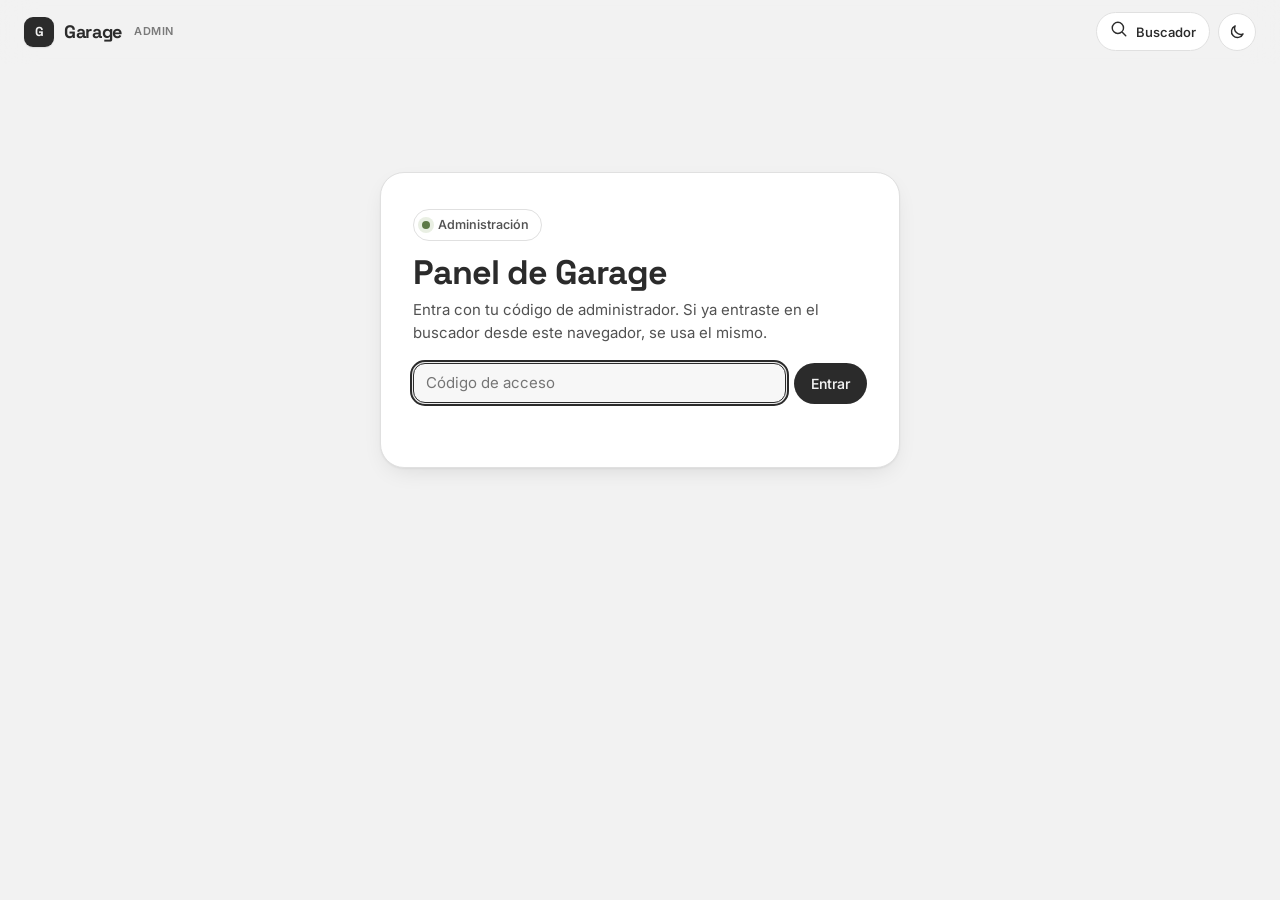
==== web/admin.html @ b44063c1 "Panel de administración de accesos (admin.html) Co-Authored-By: Claude Opus 5.5 (1M context) <norepl" ====
<!doctype html>
<html lang="es">
<head>
<meta charset="utf-8"><meta name="viewport" content="width=device-width,initial-scale=1,viewport-fit=cover">
<meta name="robots" content="noindex,nofollow">
<meta name="referrer" content="no-referrer">
<meta name="theme-color" content="#f2f2f2" media="(prefers-color-scheme: light)"><meta name="theme-color" content="#1f1f1f" media="(prefers-color-scheme: dark)">
<title>Garage · admin</title>
<link rel="preconnect" href="https://fonts.googleapis.com"><link rel="preconnect" href="https://fonts.gstatic.com" crossorigin>
<link href="https://fonts.googleapis.com/css2?family=Inter:wght@400;500;600;700&family=Space+Grotesk:wght@500;600;700&display=swap" rel="stylesheet">
<script>try{const t=localStorage.getItem('garage-theme');if(t==='light'||t==='dark')document.documentElement.dataset.theme=t}catch(e){}</script>
<link rel="stylesheet" href="garage.css">
</head>
<body>
<header class="topbar" id="topbar"><div class="topinner">
 <a class="brand" href="./"><span class="brand-mark">G</span>Garage<small>admin</small></a>
 <div class="topend"><span class="who hide-m" id="who"></span><a class="btn sm" href="./"><span data-icon="search"></span><span class="lbl">Buscador</span></a><button class="iconbtn" id="theme" aria-label="Cambiar tema"><span data-icon="moon"></span></button></div>
</div></header>

<section class="gate" id="gate" hidden>
 <span class="eyebrow"><span class="dot"></span>Administración</span>
 <h1>Panel de Garage</h1>
 <p>Entra con tu código de administrador. Si ya entraste en el buscador desde este navegador, se usa el mismo.</p>
 <form id="gateform"><input class="input" id="gatetoken" autocomplete="off" spellcheck="false" placeholder="Código de acceso" aria-label="Código de acceso"><button class="btn primary" type="submit">Entrar</button></form>
 <div class="err" id="gateerr" role="alert"></div>
</section>

<div class="page" id="app" hidden>
<section class="hero compact">
 <span class="eyebrow"><span class="dot"></span><span id="eyebrow">Panel de administración</span></span>
 <h1>Accesos de <em>tus amigos.</em></h1>
 <p class="lead">Crea un enlace para cada persona, mira quién lo usa y córtalo cuando quieras. El enlace solo se puede ver al crearlo: guárdalo o compártelo en ese momento.</p>
 <div class="stats" id="stats"></div>
</section>

<div class="adm">
 <section class="panel" id="nuevo">
  <h2>Nuevo acceso</h2>
  <form id="crear" class="admform">
   <div class="fgroup"><label for="c-nombre">Nombre</label><input class="input" id="c-nombre" maxlength="60" placeholder="Ej. Marcos" required autocomplete="off"></div>
   <div class="fgroup"><label for="c-dias">Duración</label>
    <select class="select" id="c-dias"><option value="30">30 días</option><option value="90">3 meses</option><option value="180">6 meses</option><option value="365" selected>1 año</option><option value="0">Sin caducidad</option></select></div>
   <div class="fgroup"><label for="c-max">Búsquedas por hora</label>
    <select class="select" id="c-max"><option value="100">100</option><option value="300" selected>300</option><option value="1000">1.000</option></select></div>
   <div class="fgroup"><label for="c-nota">Nota <small>(opcional, solo la ves tú)</small></label><input class="input" id="c-nota" maxlength="200" placeholder="Ej. compañero de clase" autocomplete="off"></div>
   <button class="btn accent" type="submit" id="c-btn"><span data-icon="plus"></span>Crear acceso</button>
  </form>
  <div class="nuevo-ok" id="ok" hidden>
   <span class="badge good">Acceso creado</span>
   <p>Este es el enlace de <b id="ok-nombre"></b>. <b>Solo se muestra ahora</b>: si lo pierdes, revócalo y crea otro.</p>
   <div class="linkbox"><input class="input" id="ok-link" readonly aria-label="Enlace de acceso"><button class="btn primary" id="ok-copy" type="button"><span data-icon="copy"></span>Copiar</button></div>
   <div class="okacts"><button class="btn" id="ok-share" type="button" hidden><span data-icon="share"></span>Compartir</button><a class="btn" id="ok-wa" target="_blank" rel="noopener"><span data-icon="send"></span>WhatsApp</a><button class="linkbtn" id="ok-close" type="button">Hecho</button></div>
  </div>
 </section>

 <section class="panel" id="lista">
  <div class="listhead"><h2>Accesos</h2><div class="seg" id="filtro"><button type="button" data-f="activos" aria-pressed="true">Activos</button><button type="button" data-f="todos" aria-pressed="false">Todos</button></div></div>
  <div id="tokens"></div>
 </section>

 <section class="panel" id="fuentes">
  <h2>Última actualización de anuncios</h2>
  <div id="pasadas"></div>
 </section>
</div>
<footer class="foot"><span>Garage · panel privado. Las búsquedas por hora protegen la base de datos gratuita.</span><a href="#" id="logout">Salir</a></footer>
</div>
<div id="toast" class="toast hidden" role="status"></div>
<script src="config.js"></script>
<script src="admin.js"></script>
</body>
</html>
---- web/garage.css ----
/* Garage A2 · v4 «fluido». Fuente editable: este archivo + panel-motos-v3.template.html */
:root{
  /* Estructura Nord con grises neutros (sin tinte azul). Verde/rojo Nord apagados solo para estados. */
  --bg:#f2f2f2;--bg-2:#e8e8e8;--surface:#ffffff;--surface-2:#f7f7f7;--line:#e0e0e0;--line-2:#cccccc;
  --text:#2b2b2b;--text-2:#525252;--text-3:#7a7a7a;
  --accent:#dedede;--accent-2:#d0d0d0;--accent-soft:#ececec;--accent-ink:#2b2b2b;--on-accent:#2b2b2b;
  --good:#5e7a48;--good-soft:#e9efe3;--warn:#525252;--warn-soft:#ececec;--bad:#a5464f;--bad-soft:#f5e6e7;--info:#525252;--info-soft:#ececec;
  --shadow-sm:0 1px 2px rgba(0,0,0,.06),0 1px 1px rgba(0,0,0,.04);
  --shadow:0 1px 2px rgba(0,0,0,.05),0 8px 24px -8px rgba(0,0,0,.12);
  --shadow-lg:0 2px 6px rgba(0,0,0,.06),0 24px 60px -16px rgba(0,0,0,.28);
  --r-sm:10px;--r:16px;--r-lg:24px;--ease:cubic-bezier(.22,1,.36,1);
  --glass:rgba(242,242,242,.8);
  color-scheme:light;
}
@media (prefers-color-scheme:dark){:root:not([data-theme="light"]){
  --bg:#1f1f1f;--bg-2:#262626;--surface:#2b2b2b;--surface-2:#323232;--line:#3a3a3a;--line-2:#474747;
  --text:#ededed;--text-2:#c2c2c2;--text-3:#8f8f8f;
  --accent:#ededed;--accent-2:#d8d8d8;--accent-soft:#383838;--accent-ink:#ededed;--on-accent:#1f1f1f;
  --good:#a3be8c;--good-soft:#2c3328;--warn:#c2c2c2;--warn-soft:#333333;--bad:#bf616a;--bad-soft:#3a2a2c;--info:#c2c2c2;--info-soft:#333333;
  --shadow-sm:0 1px 2px rgba(0,0,0,.4);--shadow:0 1px 2px rgba(0,0,0,.35),0 10px 30px -10px rgba(0,0,0,.6);--shadow-lg:0 30px 80px -20px rgba(0,0,0,.8);
  --glass:rgba(31,31,31,.78);color-scheme:dark}}
:root[data-theme="dark"]{
  --bg:#1f1f1f;--bg-2:#262626;--surface:#2b2b2b;--surface-2:#323232;--line:#3a3a3a;--line-2:#474747;
  --text:#ededed;--text-2:#c2c2c2;--text-3:#8f8f8f;
  --accent:#ededed;--accent-2:#d8d8d8;--accent-soft:#383838;--accent-ink:#ededed;--on-accent:#1f1f1f;
  --good:#a3be8c;--good-soft:#2c3328;--warn:#c2c2c2;--warn-soft:#333333;--bad:#bf616a;--bad-soft:#3a2a2c;--info:#c2c2c2;--info-soft:#333333;
  --shadow-sm:0 1px 2px rgba(0,0,0,.4);--shadow:0 1px 2px rgba(0,0,0,.35),0 10px 30px -10px rgba(0,0,0,.6);--shadow-lg:0 30px 80px -20px rgba(0,0,0,.8);
  --glass:rgba(31,31,31,.78);color-scheme:dark}

*,*::before,*::after{box-sizing:border-box}
html{scroll-behavior:smooth;-webkit-text-size-adjust:100%}
body{margin:0;background:var(--bg);color:var(--text);font:15px/1.55 "Inter",system-ui,-apple-system,"Segoe UI",sans-serif;-webkit-font-smoothing:antialiased;overflow-x:hidden;transition:background-color .3s var(--ease),color .3s var(--ease)}
img{display:block;max-width:100%}
a{color:inherit}
button,input,select,textarea{font:inherit;color:inherit}
button{cursor:pointer}
:focus-visible{outline:2px solid var(--accent-ink);outline-offset:2px;border-radius:8px}
.icon{width:18px;height:18px;fill:none;stroke:currentColor;stroke-width:1.9;stroke-linecap:round;stroke-linejoin:round;flex:none}
.skip{position:absolute;left:-999px;top:8px;z-index:100;background:var(--text);color:var(--bg);padding:8px 14px;border-radius:999px}
.skip:focus{left:12px}
.num{font-variant-numeric:tabular-nums;font-feature-settings:"tnum"}
[hidden]{display:none!important}

/* Top bar */
.topbar{position:sticky;top:0;z-index:40;background:var(--glass);backdrop-filter:saturate(1.6) blur(16px);-webkit-backdrop-filter:saturate(1.6) blur(16px);border-bottom:1px solid transparent;transition:border-color .3s var(--ease),box-shadow .3s var(--ease)}
.topbar.scrolled{border-bottom-color:var(--line);box-shadow:var(--shadow-sm)}
.topinner{max-width:1360px;margin:auto;display:flex;align-items:center;gap:20px;padding:12px 24px}
.brand{display:flex;align-items:center;gap:10px;text-decoration:none;font:700 18px/1 "Space Grotesk",sans-serif;letter-spacing:-.02em}
.brand-mark{width:30px;height:30px;border-radius:9px;background:var(--text);display:grid;place-items:center;color:var(--bg);font-size:13px;box-shadow:var(--shadow-sm)}
.brand small{font:600 11px/1 "Inter";color:var(--text-3);letter-spacing:.06em;text-transform:uppercase;margin-left:2px}
.topnav{position:relative;display:flex;gap:2px;padding:4px;border-radius:999px;background:var(--bg-2);margin-left:8px}
.topnav button{position:relative;z-index:1;border:0;background:none;padding:7px 14px;border-radius:999px;color:var(--text-2);font-weight:500;font-size:14px;display:flex;gap:6px;align-items:center;transition:color .2s}
.topnav button[aria-current="page"]{color:var(--text)}
.nav-pill{position:absolute;top:4px;left:0;height:calc(100% - 8px);border-radius:999px;background:var(--surface);box-shadow:var(--shadow-sm);transition:transform .45s var(--ease),width .45s var(--ease)}
.count{min-width:18px;height:18px;padding:0 5px;border-radius:999px;background:var(--line);color:var(--text-2);font-size:11px;font-weight:600;display:inline-grid;place-items:center}
.count.on{background:var(--accent);color:var(--on-accent)}
.topend{margin-left:auto;display:flex;gap:8px;align-items:center}
.iconbtn{width:38px;height:38px;border-radius:999px;border:1px solid var(--line);background:var(--surface);display:grid;place-items:center;transition:transform .2s var(--ease),background .2s,border-color .2s}
.iconbtn:hover{border-color:var(--line-2);transform:translateY(-1px)}
.btn{display:inline-flex;align-items:center;justify-content:center;gap:8px;padding:9px 16px;border-radius:999px;border:1px solid var(--line);background:var(--surface);font-weight:550;font-size:14px;text-decoration:none;white-space:nowrap;transition:transform .2s var(--ease),background .2s,border-color .2s,box-shadow .2s}
.btn:hover{border-color:var(--line-2);transform:translateY(-1px);box-shadow:var(--shadow-sm)}
.btn:active{transform:translateY(0) scale(.98)}
.btn.primary{background:var(--text);color:var(--bg);border-color:transparent}
.btn.accent{background:var(--accent);color:var(--on-accent);border-color:var(--line-2);box-shadow:var(--shadow-sm)}
.btn:disabled{opacity:.45;pointer-events:none}

/* Hero */
.page{max-width:1360px;margin:auto;padding:0 24px 120px}
.hero{position:relative;margin:24px 0 8px;padding:48px 44px 40px;border-radius:var(--r-lg);overflow:hidden;background:radial-gradient(120% 140% at 100% 0%,color-mix(in srgb,var(--text) 7%,transparent) 0%,transparent 55%),var(--surface);border:1px solid var(--line);box-shadow:var(--shadow)}
.hero::after{content:"";position:absolute;inset:0;background-image:radial-gradient(var(--line-2) 1px,transparent 1px);background-size:22px 22px;mask-image:linear-gradient(100deg,transparent 40%,#000 100%);-webkit-mask-image:linear-gradient(100deg,transparent 40%,#000 100%);opacity:.5;pointer-events:none}
.eyebrow{display:inline-flex;align-items:center;gap:8px;padding:5px 12px 5px 8px;border-radius:999px;background:var(--surface);border:1px solid var(--line);font-size:12.5px;font-weight:550;color:var(--text-2)}
.eyebrow .dot{width:8px;height:8px;border-radius:50%;background:var(--good);box-shadow:0 0 0 4px var(--good-soft)}
.hero h1{position:relative;z-index:1;margin:18px 0 10px;font:700 clamp(36px,6vw,68px)/1 "Space Grotesk",sans-serif;letter-spacing:-.04em;max-width:14ch}
.hero h1 em{font-style:normal;color:var(--text-3)}
.hero p.lead{position:relative;z-index:1;margin:0;max-width:56ch;color:var(--text-2);font-size:16.5px}
.stats{position:relative;z-index:1;display:grid;grid-template-columns:repeat(4,minmax(0,1fr));gap:12px;margin-top:32px}
.stat{padding:16px 18px;border-radius:var(--r);background:color-mix(in srgb,var(--surface) 70%,transparent);border:1px solid var(--line);backdrop-filter:blur(6px)}
.stat small{display:block;color:var(--text-3);font-size:12px;font-weight:550;text-transform:uppercase;letter-spacing:.06em}
.stat strong{display:block;margin-top:6px;font:650 24px/1.1 "Space Grotesk",sans-serif;letter-spacing:-.02em}
.stat span{font-size:12.5px;color:var(--text-2)}

/* Toolbar */
.toolbar{position:sticky;top:63px;z-index:30;margin:16px -8px 0;padding:10px 8px;display:flex;flex-wrap:wrap;gap:10px;align-items:center;background:var(--glass);backdrop-filter:blur(14px);-webkit-backdrop-filter:blur(14px);border-radius:0 0 var(--r) var(--r)}
.searchwrap{flex:1 1 260px;display:flex;align-items:center;gap:10px;padding:0 14px;height:42px;border-radius:999px;background:var(--surface);border:1px solid var(--line);transition:border-color .2s,box-shadow .2s}
.searchwrap:focus-within{border-color:var(--accent-ink);box-shadow:0 0 0 4px var(--accent-soft)}
.searchwrap input{flex:1;border:0;background:none;outline:none;height:100%;min-width:0}
.searchwrap .icon{color:var(--text-3)}
.chips-quick{display:flex;gap:6px;overflow-x:auto;scrollbar-width:none;max-width:100%}
.chips-quick::-webkit-scrollbar{display:none}
.qchip{border:1px solid var(--line);background:var(--surface);padding:8px 13px;border-radius:999px;font-size:13.5px;font-weight:500;color:var(--text-2);white-space:nowrap;transition:all .2s var(--ease)}
.qchip:hover{color:var(--text);border-color:var(--line-2)}
.qchip[aria-pressed="true"]{background:var(--text);color:var(--bg);border-color:var(--text)}
.select{appearance:none;height:42px;padding:0 36px 0 14px;border-radius:999px;border:1px solid var(--line);background:var(--surface) url("data:image/svg+xml,%3Csvg xmlns='http://www.w3.org/2000/svg' width='12' height='12' viewBox='0 0 24 24' fill='none' stroke='%238a8c93' stroke-width='2.4' stroke-linecap='round'%3E%3Cpath d='M6 9l6 6 6-6'/%3E%3C/svg%3E") no-repeat right 14px center;font-size:14px;font-weight:500}
.filterbtn{height:42px}
.filterbtn .count{margin-left:2px}

/* Layout */
.layout{display:grid;grid-template-columns:280px minmax(0,1fr);gap:28px;margin-top:18px;align-items:start}
.layout.nofilters{grid-template-columns:minmax(0,1fr)}
.layout.nofilters .filters{display:none}
.filters{position:sticky;top:134px;max-height:calc(100vh - 150px);overflow:auto;padding:20px;border-radius:var(--r);background:var(--surface);border:1px solid var(--line);scrollbar-width:thin}
.filters h2{margin:0;font:650 17px/1 "Space Grotesk";letter-spacing:-.01em}
.fhead{display:flex;align-items:center;justify-content:space-between;margin-bottom:18px}
.linkbtn{border:0;background:none;color:var(--accent-ink);font-weight:550;font-size:13.5px;padding:4px}
.fgroup{padding:16px 0;border-top:1px solid var(--line)}
.fgroup>label,.fgroup>.flabel{display:block;font-size:12.5px;font-weight:600;color:var(--text-2);margin-bottom:10px;letter-spacing:.01em}
.fgroup .select{width:100%;border-radius:12px}
.seg{display:flex;flex-wrap:wrap;gap:6px}
.seg button{border:1px solid var(--line);background:var(--surface-2);padding:6px 11px;border-radius:999px;font-size:13px;font-weight:500;color:var(--text-2);transition:all .18s var(--ease)}
.seg button[aria-pressed="true"]{background:var(--accent);border-color:var(--accent-ink);color:var(--on-accent)}
.range{display:flex;flex-direction:column;gap:6px}
.range output{font:600 15px "Space Grotesk";font-variant-numeric:tabular-nums}
input[type=range]{-webkit-appearance:none;appearance:none;width:100%;height:24px;background:none}
input[type=range]::-webkit-slider-runnable-track{height:5px;border-radius:9px;background:linear-gradient(90deg,var(--accent-ink) var(--p,50%),var(--line) var(--p,50%))}
input[type=range]::-moz-range-track{height:5px;border-radius:9px;background:linear-gradient(90deg,var(--accent-ink) var(--p,50%),var(--line) var(--p,50%))}
input[type=range]::-webkit-slider-thumb{-webkit-appearance:none;width:20px;height:20px;margin-top:-7.5px;border-radius:50%;background:var(--surface);border:2px solid var(--accent-ink);box-shadow:var(--shadow-sm);transition:transform .15s}
input[type=range]::-moz-range-thumb{width:16px;height:16px;border-radius:50%;background:var(--surface);border:2px solid var(--accent-ink)}
input[type=range]:active::-webkit-slider-thumb{transform:scale(1.15)}
.toggle{display:flex;align-items:center;justify-content:space-between;gap:12px;font-size:14px;cursor:pointer;padding:4px 0}
.toggle input{appearance:none;width:38px;height:22px;border-radius:999px;background:var(--line-2);position:relative;flex:none;transition:background .2s;cursor:pointer}
.toggle input::after{content:"";position:absolute;top:3px;left:3px;width:16px;height:16px;border-radius:50%;background:#fff;box-shadow:0 1px 3px rgba(0,0,0,.25);transition:transform .25s var(--ease)}
.toggle input:checked{background:var(--accent-ink)}
.toggle input:checked::after{transform:translateX(16px)}
.fnote{font-size:12.5px;color:var(--text-3);margin:14px 0 0}

/* Results */
.reshead{display:flex;align-items:baseline;justify-content:space-between;gap:12px;margin:2px 0 14px;flex-wrap:wrap}
.reshead h2{margin:0;font:650 22px/1.2 "Space Grotesk";letter-spacing:-.02em}
.reshead p{margin:2px 0 0;color:var(--text-2);font-size:14px}
.activechips{display:flex;flex-wrap:wrap;gap:6px;margin:-4px 0 14px}
.activechips button{display:inline-flex;gap:6px;align-items:center;border:0;background:var(--accent);color:var(--on-accent);padding:5px 8px 5px 11px;border-radius:999px;font-size:12.5px;font-weight:550}
.grid{display:grid;grid-template-columns:repeat(auto-fill,minmax(290px,1fr));gap:18px}
.card{position:relative;display:flex;flex-direction:column;border-radius:var(--r);background:var(--surface);border:1px solid var(--line);overflow:hidden;box-shadow:var(--shadow-sm);transition:transform .35s var(--ease),box-shadow .35s var(--ease),border-color .35s;animation:rise .5s var(--ease) both;animation-delay:calc(var(--i,0) * 35ms)}
.card:hover{transform:translateY(-4px);box-shadow:var(--shadow-lg);border-color:var(--line-2)}
.card.picked{border-color:var(--accent-ink);box-shadow:0 0 0 3px var(--accent-soft),var(--shadow)}
@keyframes rise{from{opacity:0;transform:translateY(14px) scale(.985)}to{opacity:1;transform:none}}
.media{position:relative;aspect-ratio:16/10;background:linear-gradient(135deg,var(--bg-2),var(--surface-2));overflow:hidden}
.media img{width:100%;height:100%;object-fit:cover;transition:transform .7s var(--ease)}
.card:hover .media img{transform:scale(1.05)}
.ph{position:absolute;inset:0;display:grid;place-items:center;text-align:center;color:var(--text-3);font:700 30px/1 "Space Grotesk";letter-spacing:-.03em}
.ph span{display:block;font:500 12px "Inter";letter-spacing:0;margin-top:6px}
.media .shade{position:absolute;inset:auto 0 0 0;height:55%;background:linear-gradient(transparent,rgba(0,0,0,.55));pointer-events:none}
.pricetag{position:absolute;left:12px;bottom:12px;color:#fff;font:700 24px/1 "Space Grotesk";letter-spacing:-.02em;text-shadow:0 2px 12px rgba(0,0,0,.4)}
.pricetag small{display:block;font:500 11.5px/1.3 "Inter";letter-spacing:0;opacity:.9;margin-top:4px}
.fav{position:absolute;top:10px;right:10px;width:38px;height:38px;border-radius:50%;border:0;background:rgba(255,255,255,.88);color:#16171a;display:grid;place-items:center;backdrop-filter:blur(6px);transition:transform .25s var(--ease),background .2s}
.fav:hover{transform:scale(1.08)}
.fav.on{background:var(--bad);color:#fff}
.fav.on .icon{fill:currentColor}
.fav.pop{animation:pop .45s var(--ease)}
.fav.share{top:56px}
.fav.share .icon{fill:none}
.dacts{display:flex;gap:8px}
#sharefavs{align-self:center}
@keyframes pop{40%{transform:scale(1.3)}}
.flag{position:absolute;top:12px;left:12px;display:flex;gap:6px;flex-wrap:wrap;max-width:calc(100% - 64px)}
.flag span{padding:4px 9px;border-radius:999px;font-size:11.5px;font-weight:650;background:rgba(255,255,255,.92);color:#16171a;backdrop-filter:blur(6px)}
.flag span.hot{background:#2b2b2b;color:#ededed}
.body{padding:16px 16px 14px;display:flex;flex-direction:column;gap:12px;flex:1}
.titlerow{display:flex;justify-content:space-between;gap:10px;align-items:flex-start}
.make{font-size:12px;font-weight:650;color:var(--text-3);text-transform:uppercase;letter-spacing:.07em}
.card h3{margin:2px 0 0;font:650 19px/1.2 "Space Grotesk";letter-spacing:-.02em}
.specs{display:flex;gap:6px;flex-wrap:wrap}
.specs span{display:inline-flex;align-items:center;gap:5px;padding:4px 9px;border-radius:8px;background:var(--surface-2);border:1px solid var(--line);font-size:12.5px;font-weight:550;color:var(--text-2);font-variant-numeric:tabular-nums}
.badges{display:flex;gap:6px;flex-wrap:wrap}
.badge{display:inline-flex;align-items:center;gap:6px;padding:4px 10px;border-radius:999px;font-size:12px;font-weight:600;background:var(--bg-2);color:var(--text-2)}
.badge::before{content:"";width:6px;height:6px;border-radius:50%;background:currentColor;opacity:.85}
.badge.good{background:var(--good-soft);color:var(--good)}
.badge.warn{background:var(--warn-soft);color:var(--warn)}
.badge.bad{background:var(--bad-soft);color:var(--bad)}
.badge.info{background:var(--info-soft);color:var(--info)}
.finline{display:flex;align-items:center;justify-content:space-between;gap:10px;padding:10px 12px;border-radius:12px;background:var(--surface-2);border:1px dashed var(--line-2);font-size:13px}
.finline b{font:650 15px "Space Grotesk";font-variant-numeric:tabular-nums}
.finline span{color:var(--text-2)}
.place{display:flex;align-items:center;gap:6px;font-size:13px;color:var(--text-2)}
.place .icon{width:15px;height:15px}
.cardfoot{display:flex;align-items:center;gap:8px;margin-top:auto;padding-top:4px}
.cardfoot .btn{padding:8px 14px;font-size:13.5px}
.cardfoot .grow{flex:1}
.cmp{display:inline-flex;align-items:center;gap:7px;font-size:13px;font-weight:550;color:var(--text-2);cursor:pointer;padding:6px 4px;user-select:none}
.cmp input{appearance:none;width:18px;height:18px;border-radius:6px;border:1.5px solid var(--line-2);display:grid;place-items:center;transition:all .2s;cursor:pointer;margin:0}
.cmp input:checked{background:var(--accent-ink);border-color:var(--accent-ink)}
.cmp input:checked::after{content:"";width:9px;height:5px;border:2px solid var(--bg);border-top:0;border-right:0;transform:rotate(-45deg) translate(1px,-1px)}

/* List mode */
.grid.list{grid-template-columns:1fr}
.grid.list .card{flex-direction:row}
.grid.list .media{flex:0 0 300px;aspect-ratio:auto;min-height:200px}

.empty{grid-column:1/-1;text-align:center;padding:64px 20px;border-radius:var(--r);border:1px dashed var(--line-2);background:var(--surface)}
.empty h3{margin:0 0 6px;font:650 20px "Space Grotesk"}
.empty p{margin:0 0 18px;color:var(--text-2)}

/* Sources view */
.method{margin-top:28px;display:grid;gap:18px}
.method h1{margin:0;font:700 clamp(30px,4.5vw,48px)/1.05 "Space Grotesk";letter-spacing:-.035em}
.method .lead{color:var(--text-2);max-width:62ch;margin:8px 0 0}
.mgrid{display:grid;grid-template-columns:repeat(auto-fit,minmax(250px,1fr));gap:14px}
.mcard{padding:20px;border-radius:var(--r);background:var(--surface);border:1px solid var(--line)}
.mcard h3{margin:0 0 6px;font:650 16px "Space Grotesk"}
.mcard p{margin:0;color:var(--text-2);font-size:14px}
.panel{padding:22px;border-radius:var(--r);background:var(--surface);border:1px solid var(--line)}
.panel h2{margin:0 0 10px;font:650 18px "Space Grotesk"}
.panel p{color:var(--text-2);font-size:14.5px;margin:0 0 10px}
.panel a{color:var(--text);text-decoration-color:var(--line-2);text-underline-offset:3px}
.tbl{width:100%;border-collapse:collapse;font-size:13.5px}
.tbl th,.tbl td{text-align:left;padding:9px 10px;border-bottom:1px solid var(--line);vertical-align:top}
.tbl th{font-size:12px;color:var(--text-3);text-transform:uppercase;letter-spacing:.05em;font-weight:600}
.scrollx{overflow-x:auto}

/* Drawer / modal */
.backdrop{position:fixed;inset:0;z-index:60;background:rgba(10,10,12,.45);backdrop-filter:blur(4px);-webkit-backdrop-filter:blur(4px);opacity:0;transition:opacity .3s var(--ease)}
.backdrop.show{opacity:1}
.drawer{position:fixed;top:10px;right:10px;bottom:10px;z-index:61;width:min(560px,calc(100vw - 20px));overflow:auto;border-radius:var(--r-lg);background:var(--surface);box-shadow:var(--shadow-lg);transform:translateX(105%);transition:transform .45s var(--ease);overscroll-behavior:contain}
.drawer.show{transform:none}
.drawer.wide{width:min(1100px,calc(100vw - 20px))}
.dhead{position:sticky;top:0;z-index:2;display:flex;align-items:center;justify-content:space-between;gap:12px;padding:14px 18px;background:var(--glass);backdrop-filter:blur(14px);-webkit-backdrop-filter:blur(14px);border-bottom:1px solid var(--line)}
.dhead .make{font-size:11.5px}
.dhead h2{margin:0;font:650 18px "Space Grotesk";letter-spacing:-.01em}
.dbody{padding:18px 22px 28px}
.dphoto{width:100%;aspect-ratio:16/10;object-fit:cover;border-radius:var(--r);margin-bottom:16px;background:var(--bg-2)}
.dprice{display:flex;align-items:flex-end;justify-content:space-between;gap:12px;flex-wrap:wrap;margin-bottom:12px}
.dprice strong{font:700 34px/1 "Space Grotesk";letter-spacing:-.03em}
.dprice small{display:block;color:var(--text-3);font-size:12.5px;margin-top:4px}
.kv{display:grid;grid-template-columns:repeat(3,1fr);gap:8px;margin:14px 0}
.kv div{padding:10px 12px;border-radius:12px;background:var(--surface-2);border:1px solid var(--line)}
.kv small{display:block;font-size:11.5px;color:var(--text-3);font-weight:600;text-transform:uppercase;letter-spacing:.05em}
.kv b{font:650 16px "Space Grotesk";font-variant-numeric:tabular-nums}
.dsec{margin-top:22px}
.dsec h4{margin:0 0 8px;font:650 14px "Inter";text-transform:uppercase;letter-spacing:.06em;color:var(--text-3)}
.dsec p{margin:0 0 8px;color:var(--text-2);font-size:14.5px}
.note{padding:12px 14px;border-radius:12px;background:var(--warn-soft);color:var(--text);font-size:14px;border:1px solid color-mix(in srgb,var(--warn) 30%,transparent)}
.note.bad{background:var(--bad-soft);border-color:color-mix(in srgb,var(--bad) 30%,transparent)}
.note.info{background:var(--info-soft);border-color:color-mix(in srgb,var(--info) 30%,transparent)}
.fin{display:grid;grid-template-columns:repeat(2,1fr);gap:8px}
.fin div{padding:10px 12px;border-radius:12px;border:1px solid var(--line)}
.fin small{display:block;font-size:12px;color:var(--text-3)}
.fin b{font:650 15px "Space Grotesk";font-variant-numeric:tabular-nums}
.fin b.pend{font:500 13px "Inter";color:var(--warn)}
.calc{margin-top:10px;padding:14px;border-radius:12px;background:var(--surface-2);border:1px solid var(--line)}
.calc .row{display:grid;grid-template-columns:repeat(3,1fr);gap:8px}
.calc label,.costbox label,.notes label{display:flex;flex-direction:column;gap:4px;font-size:12px;font-weight:600;color:var(--text-2)}
.input{height:40px;padding:0 12px;border-radius:10px;border:1px solid var(--line);background:var(--surface);min-width:0;width:100%}
.input:focus{outline:none;border-color:var(--accent-ink);box-shadow:0 0 0 3px var(--accent-soft)}
textarea.input{height:96px;padding:10px 12px;resize:vertical}
.calcout{margin-top:10px;font-size:14px}
.calcout b{font:650 16px "Space Grotesk"}
.msg{white-space:pre-wrap;padding:12px 14px;border-radius:12px;background:var(--surface-2);border:1px solid var(--line);font-size:13px;color:var(--text-2)}
.dactions{display:flex;gap:8px;flex-wrap:wrap;margin-top:12px}
.cmptable{width:100%;border-collapse:separate;border-spacing:0;font-size:14px}
.cmptable th,.cmptable td{padding:12px;border-bottom:1px solid var(--line);text-align:left;vertical-align:top;min-width:200px}
.cmptable td:first-child,.cmptable th:first-child{min-width:130px;color:var(--text-3);font-size:12.5px;font-weight:600;text-transform:uppercase;letter-spacing:.04em;position:sticky;left:0;background:var(--surface)}
.cmptable thead img{width:100%;aspect-ratio:16/10;object-fit:cover;border-radius:12px;margin-bottom:8px}
.cmptable thead th{font:650 16px "Space Grotesk";color:var(--text);text-transform:none;letter-spacing:0}
.cmptable .best{color:var(--good);font-weight:650}

/* Compare dock */
.dock{position:fixed;left:50%;bottom:18px;z-index:50;display:flex;align-items:center;gap:12px;padding:8px 8px 8px 10px;border-radius:999px;background:var(--text);color:var(--bg);box-shadow:var(--shadow-lg);transform:translate(-50%,0);transition:transform .45s var(--ease),opacity .3s;max-width:calc(100vw - 24px)}
.dock.hidden{transform:translate(-50%,140%);opacity:0;pointer-events:none}
.thumbs{display:flex}
.thumbs img,.thumbs span{width:36px;height:36px;border-radius:50%;object-fit:cover;border:2px solid var(--text);margin-left:-10px;background:var(--line-2);display:grid;place-items:center;font-size:10px;font-weight:700;color:var(--text)}
.thumbs :first-child{margin-left:0}
.dock p{margin:0;font-size:13.5px;font-weight:550;white-space:nowrap}
.dock .btn{background:var(--accent);color:var(--on-accent);border:0}
.dock .iconbtn{background:transparent;border-color:color-mix(in srgb,var(--bg) 25%,transparent);color:var(--bg);width:34px;height:34px}

.toast{position:fixed;left:50%;bottom:86px;z-index:80;transform:translate(-50%,0);padding:10px 16px;border-radius:999px;background:var(--surface);color:var(--text);border:1px solid var(--line);box-shadow:var(--shadow-lg);font-size:14px;font-weight:550;transition:opacity .25s,transform .35s var(--ease)}
.toast.hidden{opacity:0;transform:translate(-50%,12px);pointer-events:none}
.foot{margin-top:48px;padding-top:20px;border-top:1px solid var(--line);display:flex;justify-content:space-between;gap:12px;flex-wrap:wrap;color:var(--text-3);font-size:13px}
.foot a{color:inherit}

/* Mobile filters sheet */
.sheetmask{position:fixed;inset:0;z-index:55;background:rgba(10,10,12,.45);opacity:0;transition:opacity .3s}
.sheetmask.show{opacity:1}
@media (max-width:980px){
  .layout{grid-template-columns:1fr}
  .filters{position:fixed;left:0;right:0;bottom:0;top:auto;z-index:56;max-height:86vh;border-radius:var(--r-lg) var(--r-lg) 0 0;transform:translateY(105%);transition:transform .45s var(--ease);box-shadow:var(--shadow-lg);padding-bottom:calc(20px + env(safe-area-inset-bottom))}
  .filters.open{transform:none}
  .layout.nofilters .filters{display:block}
  .filters::before{content:"";display:block;width:40px;height:4px;border-radius:9px;background:var(--line-2);margin:-8px auto 14px}
  .stats{grid-template-columns:repeat(2,minmax(0,1fr))}
  .toolbar{top:57px}
  .hide-m{display:none!important}
}
@media (min-width:981px){.only-m{display:none!important}}
@media (max-width:640px){
  .topinner{padding:10px 16px;gap:10px}
  .brand small{display:none}
  .topnav{margin-left:0}
  .topnav button{padding:7px 10px;font-size:13px}
  .topnav .lbl{display:none}
  .page{padding:0 16px 120px}
  .hero{padding:28px 20px 22px;margin-top:14px}
  .stat{padding:12px 14px}
  .stat strong{font-size:19px}
  .grid{grid-template-columns:1fr}
  .grid.list .card{flex-direction:column}
  .grid.list .media{flex:none;aspect-ratio:16/10;min-height:0}
  .kv{grid-template-columns:repeat(3,1fr)}
  .calc .row{grid-template-columns:1fr 1fr 1fr}
  .drawer{top:auto;left:0;right:0;bottom:0;width:100%;max-height:92vh;border-radius:var(--r-lg) var(--r-lg) 0 0;transform:translateY(105%)}
  .drawer.wide{width:100%}
  .dock p small{display:none}
  .toolbar{gap:8px}
  .searchwrap{flex:1 1 0;order:1;height:40px}
  .filterbtn{order:2;height:40px;padding:0 14px}
  .chips-quick{order:3;flex:1 1 0;min-width:0}
  #sort{order:4;height:36px;max-width:140px;font-size:13px}
  .qchip{padding:7px 11px;font-size:13px}
  .hero h1{margin-top:14px}
  .hero p.lead{font-size:15px}
  .stats{margin-top:20px;gap:8px}
}
@media (prefers-reduced-motion:reduce){*,*::before,*::after{animation:none!important;transition:none!important;scroll-behavior:auto!important}}
.grid.still .card{animation:none}

/* Pestañas de categoría: al contado / financiación */
.cattabs{display:grid;grid-template-columns:repeat(2,minmax(0,1fr));gap:10px;margin:16px 0 0}
.cattabs button{display:flex;align-items:center;gap:14px;text-align:left;padding:14px 18px;border-radius:var(--r);border:1px solid var(--line);background:var(--surface);color:var(--text-2);transition:border-color .2s,background .2s,transform .2s var(--ease),box-shadow .2s}
.cattabs button:hover{border-color:var(--line-2);transform:translateY(-1px)}
.cattabs button .icon{width:22px;height:22px}
.cattabs button b{display:block;font:650 17px/1.2 "Space Grotesk",sans-serif;color:var(--text);letter-spacing:-.01em}
.cattabs button b .num{font:600 12px/1 "Inter";padding:3px 7px;border-radius:999px;background:var(--bg-2);color:var(--text-2);margin-left:6px;vertical-align:2px}
.cattabs button small{display:block;margin-top:2px;font-size:12.5px;color:var(--text-3)}
.cattabs button[aria-selected="true"]{background:var(--accent);border-color:var(--accent-ink);box-shadow:var(--shadow-sm);color:var(--on-accent)}
.cattabs button[aria-selected="true"] b,.cattabs button[aria-selected="true"] small{color:var(--on-accent)}
.cattabs button[aria-selected="true"] b .num{background:var(--surface);color:var(--text)}
.badge.both{background:transparent;color:var(--text-2);box-shadow:inset 0 0 0 1px var(--line-2)}
.flag span.hot.alert{background:var(--bad);color:#fff}
.toggle input:checked::after{background:var(--bg)}
@media (max-width:640px){.cattabs{gap:8px}.cattabs button{padding:11px 12px;gap:10px}.cattabs button .icon{display:none}.cattabs button b{font-size:15px}.cattabs button small{font-size:11.5px}}

/* ── Buscador (v7): acceso por token, filtros de servidor ───────────────── */
.gate{max-width:520px;margin:12vh auto 0;padding:36px 32px;border-radius:var(--r-lg);background:var(--surface);border:1px solid var(--line);box-shadow:var(--shadow)}
.gate h1{margin:14px 0 8px;font:700 34px/1.05 "Space Grotesk",sans-serif;letter-spacing:-.03em}
.gate p{color:var(--text-2);margin:0 0 18px}
.gate form{display:flex;gap:8px}
.gate .err{color:var(--bad);font-size:13.5px;margin-top:10px;min-height:1.2em}
.input{border:1px solid var(--line);background:var(--surface-2);border-radius:12px;padding:9px 12px;width:100%;min-width:0}
.input:focus{outline:2px solid var(--accent-ink);outline-offset:1px}
.pair{display:grid;grid-template-columns:1fr 1fr;gap:8px}
.pair .input{font-size:14px}
.more{display:flex;justify-content:center;margin:26px 0}
.tambien{display:flex;flex-wrap:wrap;gap:6px;font-size:12.5px;color:var(--text-3)}
.tambien a{color:var(--text-2)}
.desc{font-size:13px;color:var(--text-2);display:-webkit-box;-webkit-line-clamp:2;-webkit-box-orient:vertical;overflow:hidden;margin:0}
.loading{opacity:.55;transition:opacity .2s}
.hero.compact{padding:30px 36px 26px}
.hero.compact h1{font-size:clamp(30px,4.6vw,52px)}
.who{font-size:12.5px;color:var(--text-3)}
@media (max-width:640px){.gate{margin:6vh 16px 0;padding:26px 20px}.gate form{flex-direction:column}.hero.compact{padding:24px 20px 20px}}

/* ── Panel de administración (admin.html) ── */
.btn.sm{padding:7px 13px;font-size:13px}
.btn.danger{color:var(--bad);border-color:color-mix(in srgb,var(--bad) 35%,var(--line))}
.btn.danger:hover{background:var(--bad-soft)}
.btn:disabled{opacity:.55;pointer-events:none}
.select.sm{height:34px;font-size:13px;padding:0 30px 0 12px;background-position:right 11px center}
.adm{display:grid;grid-template-columns:minmax(280px,360px) minmax(0,1fr);gap:16px;margin-top:16px;align-items:start}
.adm #nuevo{position:sticky;top:84px}
.adm #fuentes{grid-column:1/-1}
.admform .fgroup:first-child{border-top:0;padding-top:4px}
.admform .fgroup{padding:12px 0}
.admform .fgroup>label small{font-weight:500;color:var(--text-3)}
.admform .select{width:100%;border-radius:12px}
.admform .btn{width:100%;margin-top:6px}
.nuevo-ok p{margin:12px 0}
.linkbox{display:flex;gap:8px}
.linkbox .input{font:500 13px/1 ui-monospace,SFMono-Regular,Menlo,monospace}
.okacts{display:flex;gap:8px;flex-wrap:wrap;align-items:center;margin-top:10px}
.okacts .linkbtn{margin-left:auto}
.listhead{display:flex;justify-content:space-between;align-items:center;gap:12px;margin-bottom:8px}
.listhead h2{margin:0}
.tk{display:flex;gap:16px;justify-content:space-between;align-items:flex-start;padding:16px 0;border-top:1px solid var(--line)}
.tk:first-child{border-top:0}
.tk-name{display:flex;gap:8px;align-items:center;flex-wrap:wrap}
.tk-name b{font:650 17px "Space Grotesk",sans-serif;letter-spacing:-.01em}
.tk-nota{margin:6px 0 0!important;font-size:13.5px!important}
.tk-kv{display:flex;flex-wrap:wrap;gap:6px 22px;margin:10px 0 0}
.tk-kv dt{font-size:11.5px;color:var(--text-3);text-transform:uppercase;letter-spacing:.05em;font-weight:600}
.tk-kv dd{margin:2px 0 0;font-size:13.5px}
.tk-acts{display:flex;flex-direction:column;gap:8px;flex:none;width:170px}
.tk-acts .select,.tk-acts .btn{width:100%}
@media (max-width:980px){.adm{grid-template-columns:minmax(0,1fr)}.adm #nuevo{position:static}}
.adm>.panel{min-width:0}
.scrollx{overflow-x:auto}
@media (max-width:640px){.tk{flex-direction:column}.tk-acts{width:100%;flex-direction:row;flex-wrap:wrap}.tk-acts>*{flex:1 1 140px}.linkbox{flex-direction:column}}
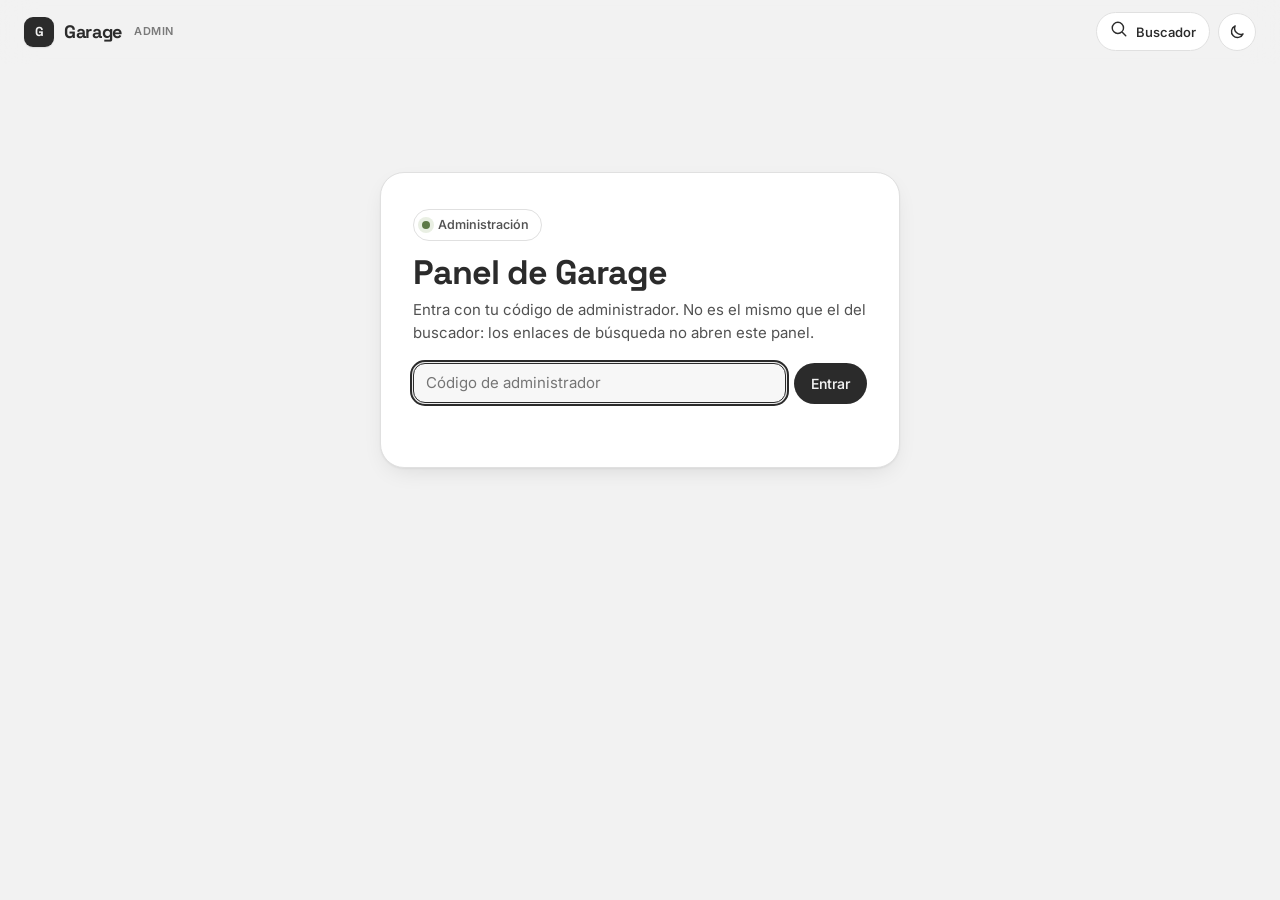
==== commit 509f6e7d: "Código de admin separado del de búsqueda Co-Authored-By: Claude Opus 5.5 (1M context) <noreply@anthr" ====
--- a/web/admin.html
+++ b/web/admin.html
@@ -20,8 +20,8 @@
 <section class="gate" id="gate" hidden>
  <span class="eyebrow"><span class="dot"></span>Administración</span>
  <h1>Panel de Garage</h1>
- <p>Entra con tu código de administrador. Si ya entraste en el buscador desde este navegador, se usa el mismo.</p>
- <form id="gateform"><input class="input" id="gatetoken" autocomplete="off" spellcheck="false" placeholder="Código de acceso" aria-label="Código de acceso"><button class="btn primary" type="submit">Entrar</button></form>
+ <p>Entra con tu código de administrador. No es el mismo que el del buscador: los enlaces de búsqueda no abren este panel.</p>
+ <form id="gateform"><input class="input" id="gatetoken" autocomplete="off" spellcheck="false" placeholder="Código de administrador" aria-label="Código de administrador"><button class="btn primary" type="submit">Entrar</button></form>
  <div class="err" id="gateerr" role="alert"></div>
 </section>
 
